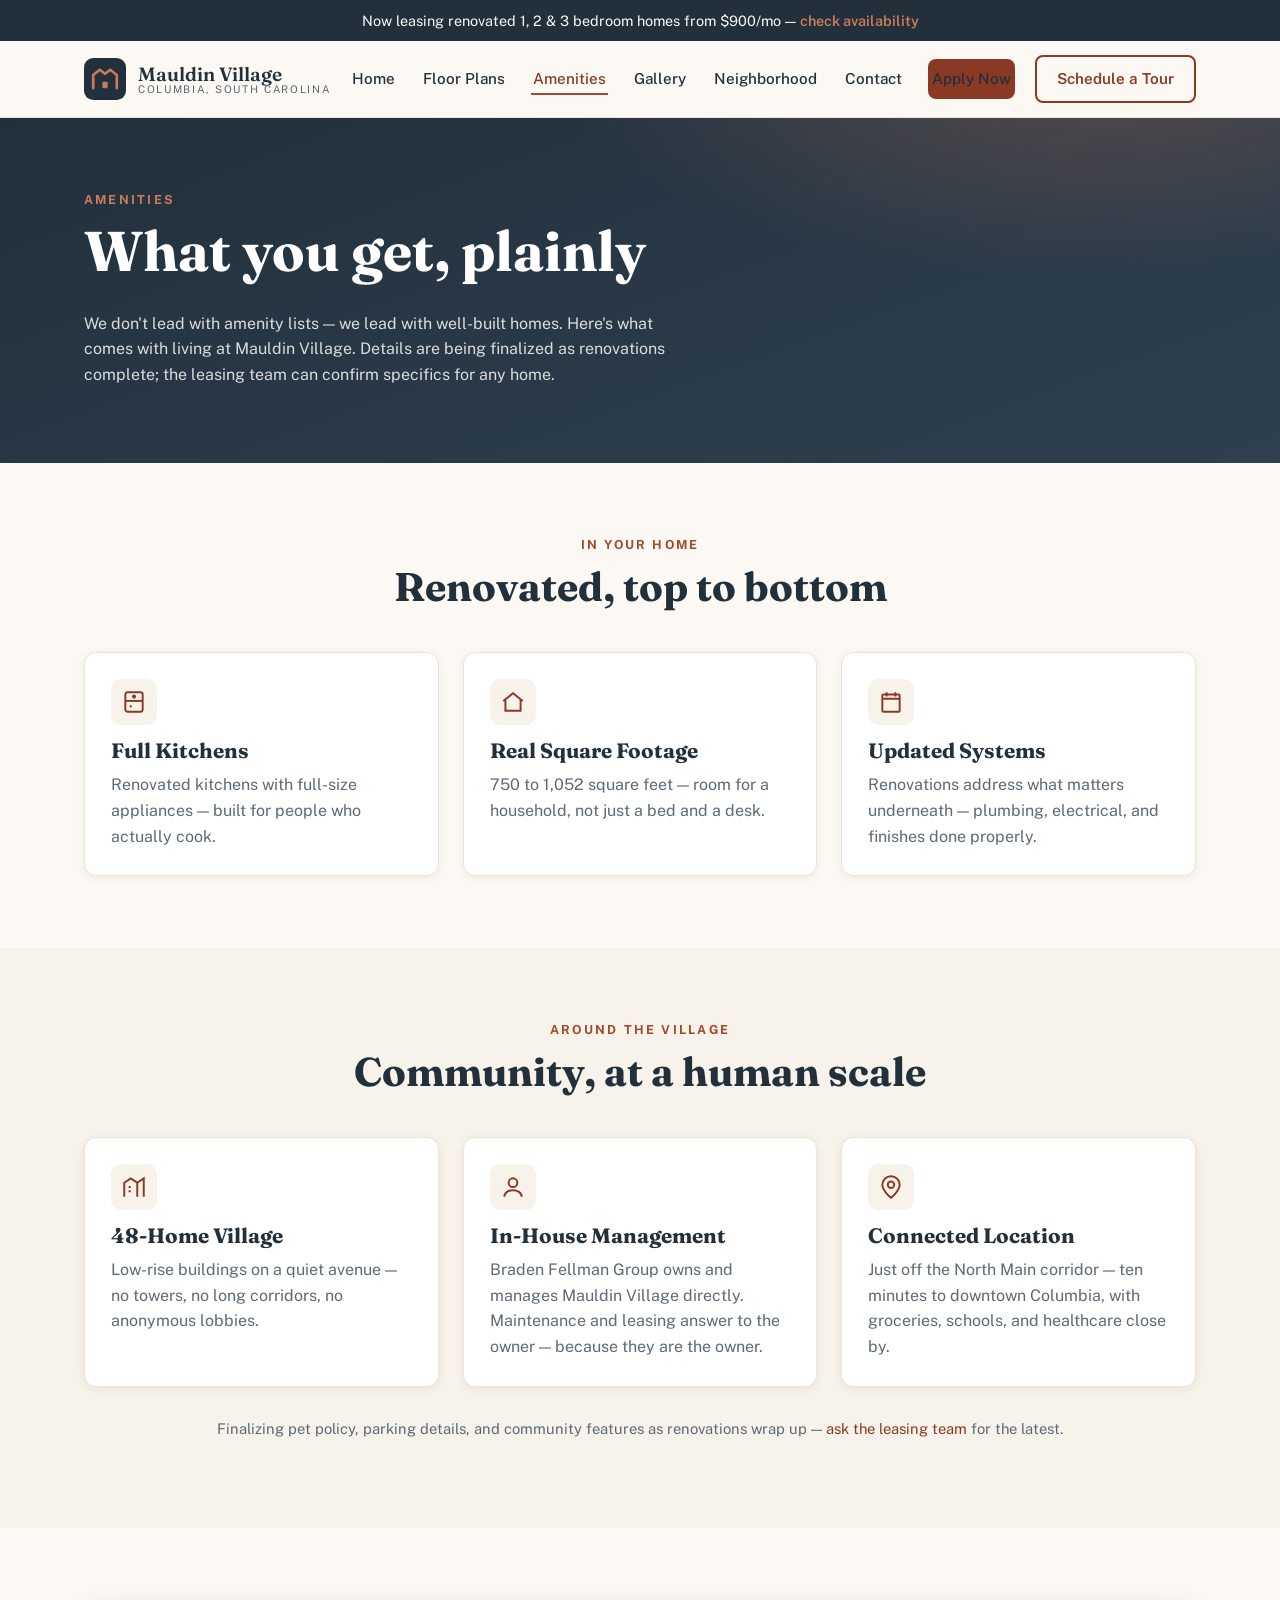
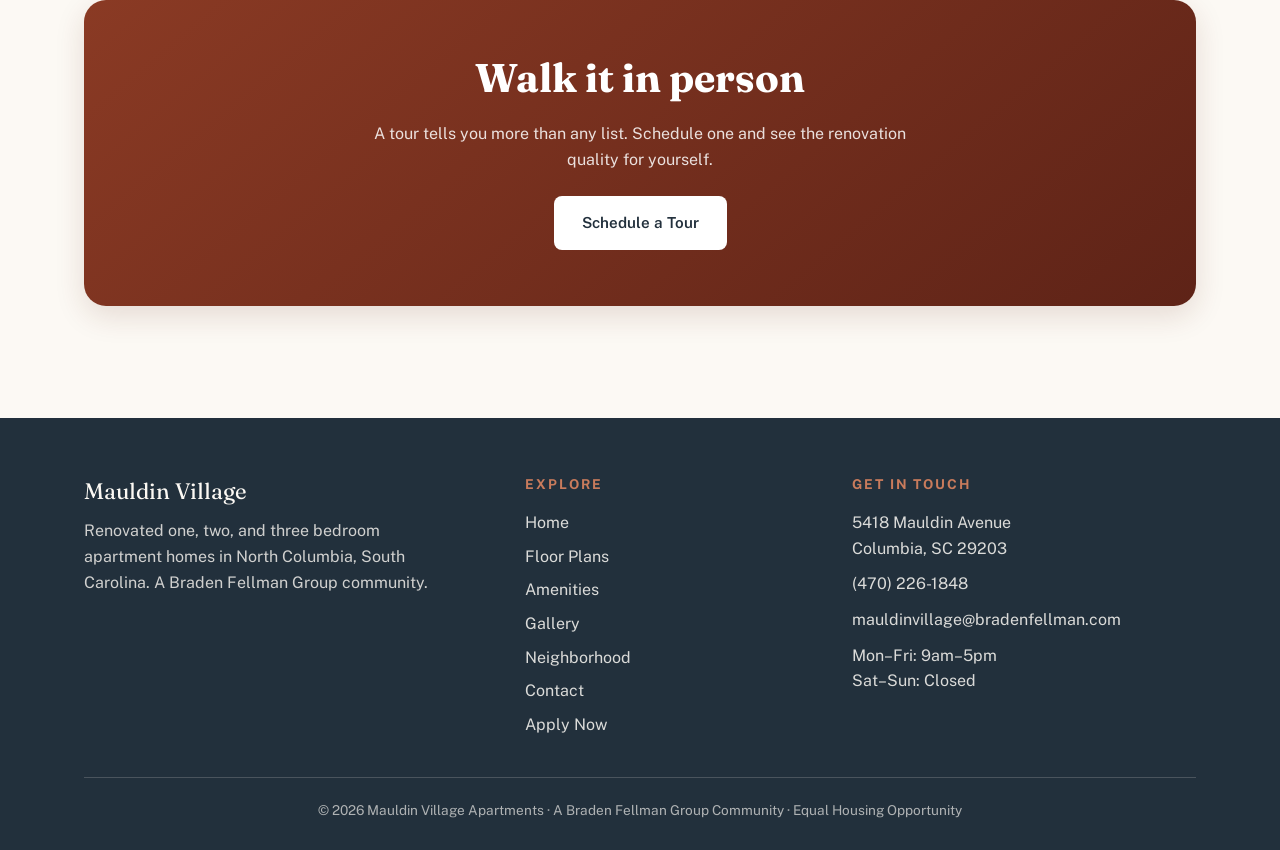
==== amenities.html @ 2523cd51 "Mauldin Village property website — initial launch 48-home community site: floor plans with live AppF" ====
<!DOCTYPE html>
<html lang="en">
<head>
  <meta charset="UTF-8" />
  <meta name="viewport" content="width=device-width, initial-scale=1.0" />
  <title>Amenities &amp; Home Features | Mauldin Village Apartments | Columbia, SC</title>
  <meta name="description" content="Mauldin Village amenities and home features: renovated interiors, full kitchens, and a walkable village layout in North Columbia, SC. Managed in-house by Braden Fellman Group." />
  <link rel="preconnect" href="https://fonts.googleapis.com" />
  <link rel="preconnect" href="https://fonts.gstatic.com" crossorigin />
  <link href="https://fonts.googleapis.com/css2?family=Fraunces:wght@500;600;700&family=Public+Sans:wght@400;500;600;700&display=swap" rel="stylesheet" />
  <link rel="stylesheet" href="css/styles.css" />

  <meta name="robots" content="index, follow, max-image-preview:large" />
  <meta name="theme-color" content="#22303c" />
  <link rel="canonical" href="https://www.mauldinvillage.com/amenities.html" />
  <link rel="icon" type="image/svg+xml" href="assets/favicon.svg" />

  <meta property="og:type" content="website" />
  <meta property="og:site_name" content="Mauldin Village Apartments" />
  <meta property="og:title" content="Amenities & Home Features | Mauldin Village Apartments" />
  <meta property="og:description" content="Renovated interiors and a walkable village layout in North Columbia, SC." />
  <meta property="og:url" content="https://www.mauldinvillage.com/amenities.html" />

  <script type="application/ld+json">
  {
    "@context": "https://schema.org",
    "@type": "BreadcrumbList",
    "itemListElement": [
      { "@type": "ListItem", "position": 1, "name": "Home", "item": "https://www.mauldinvillage.com/" },
      { "@type": "ListItem", "position": 2, "name": "Amenities", "item": "https://www.mauldinvillage.com/amenities.html" }
    ]
  }
  </script>
</head>
<body>

  <div class="announce">
    Now leasing renovated 1, 2 &amp; 3 bedroom homes from $900/mo — <a href="floor-plans.html#availability">check availability</a>
  </div>

  <header class="site-header">
    <nav class="nav" aria-label="Primary">
      <a class="brand" href="index.html">
        <svg class="brand__mark" viewBox="0 0 64 64" xmlns="http://www.w3.org/2000/svg" role="img" aria-label="Mauldin Village">
          <rect width="64" height="64" rx="14" fill="#22303c"/>
          <path d="M14 46 V26 L24 18 L32 24 L40 18 L50 26 V46" fill="none" stroke="#c97b5c" stroke-width="4" stroke-linejoin="round" stroke-linecap="round"/>
          <rect x="28" y="36" width="8" height="10" rx="1.5" fill="#c97b5c"/>
        </svg>
        <span class="brand__text">
          <span class="brand__name">Mauldin Village</span>
          <span class="brand__sub">Columbia, South Carolina</span>
        </span>
      </a>
      <ul class="nav__links">
        <li><a href="index.html">Home</a></li>
        <li><a href="floor-plans.html">Floor Plans</a></li>
        <li><a href="amenities.html" class="active">Amenities</a></li>
        <li><a href="gallery.html">Gallery</a></li>
        <li><a href="neighborhood.html">Neighborhood</a></li>
        <li><a href="contact.html">Contact</a></li>
        <li><a class="btn btn--primary nav__apply" href="https://bradenfellman.appfolio.com/listings?filters%5Bproperty_list%5D=Mauldin%20Village" target="_blank" rel="noopener">Apply Now</a></li>
      </ul>
      <div class="nav__cta">
        <a class="btn btn--ghost" href="contact.html">Schedule a Tour</a>
      </div>
      <button class="nav__toggle" aria-label="Toggle menu" aria-expanded="false">
        <span></span><span></span><span></span>
      </button>
    </nav>
  </header>

  <section class="page-hero">
    <div class="container">
      <p class="eyebrow">Amenities</p>
      <h1>What you get, plainly</h1>
      <p>We don't lead with amenity lists — we lead with well-built homes. Here's what comes with living at Mauldin Village. Details are being finalized as renovations complete; the leasing team can confirm specifics for any home.</p>
    </div>
  </section>

  <!-- ===== In every home ===== -->
  <section class="section">
    <div class="container">
      <div class="center">
        <p class="eyebrow">In Your Home</p>
        <h2>Renovated, top to bottom</h2>
      </div>
      <div class="grid grid--3" style="margin-top:42px;">
        <div class="card">
          <div class="card__icon"><svg viewBox="0 0 24 24" fill="none" stroke="currentColor" stroke-width="1.8"><rect x="4" y="3" width="16" height="18" rx="2"/><line x1="4" y1="11" x2="20" y2="11"/><circle cx="12" cy="7" r="1"/><line x1="9" y1="15" x2="9" y2="17"/></svg></div>
          <h3>Full Kitchens</h3>
          <p>Renovated kitchens with full-size appliances — built for people who actually cook.</p>
        </div>
        <div class="card">
          <div class="card__icon"><svg viewBox="0 0 24 24" fill="none" stroke="currentColor" stroke-width="1.8"><path d="M3 11 12 4l9 7M5 10v10h14V10"/></svg></div>
          <h3>Real Square Footage</h3>
          <p>750 to 1,052 square feet — room for a household, not just a bed and a desk.</p>
        </div>
        <div class="card">
          <div class="card__icon"><svg viewBox="0 0 24 24" fill="none" stroke="currentColor" stroke-width="1.8"><path d="M8 3v4M16 3v4M4 9h16M5 5h14a1 1 0 0 1 1 1v14a1 1 0 0 1-1 1H5a1 1 0 0 1-1-1V6a1 1 0 0 1 1-1z"/></svg></div>
          <h3>Updated Systems</h3>
          <p>Renovations address what matters underneath — plumbing, electrical, and finishes done properly.</p>
        </div>
      </div>
    </div>
  </section>

  <!-- ===== Community ===== -->
  <section class="section section--tint">
    <div class="container">
      <div class="center">
        <p class="eyebrow">Around the Village</p>
        <h2>Community, at a human scale</h2>
      </div>
      <div class="grid grid--3" style="margin-top:42px;">
        <div class="card">
          <div class="card__icon"><svg viewBox="0 0 24 24" fill="none" stroke="currentColor" stroke-width="1.8"><path d="M3 21V8l6-4 6 4M15 21V8l6-4v17"/><path d="M7 12h2M7 16h2"/></svg></div>
          <h3>48-Home Village</h3>
          <p>Low-rise buildings on a quiet avenue — no towers, no long corridors, no anonymous lobbies.</p>
        </div>
        <div class="card">
          <div class="card__icon"><svg viewBox="0 0 24 24" fill="none" stroke="currentColor" stroke-width="1.8"><circle cx="12" cy="8" r="4"/><path d="M4 21c0-4 4-6 8-6s8 2 8 6"/></svg></div>
          <h3>In-House Management</h3>
          <p>Braden Fellman Group owns and manages Mauldin Village directly. Maintenance and leasing answer to the owner — because they are the owner.</p>
        </div>
        <div class="card">
          <div class="card__icon"><svg viewBox="0 0 24 24" fill="none" stroke="currentColor" stroke-width="1.8"><circle cx="12" cy="10" r="3"/><path d="M12 2a8 8 0 0 1 8 8c0 5.4-8 12-8 12S4 15.4 4 10a8 8 0 0 1 8-8z"/></svg></div>
          <h3>Connected Location</h3>
          <p>Just off the North Main corridor — ten minutes to downtown Columbia, with groceries, schools, and healthcare close by.</p>
        </div>
      </div>
      <p class="center" style="margin-top:30px;color:var(--ink-soft);font-size:.92rem;">Finalizing pet policy, parking details, and community features as renovations wrap up — <a href="contact.html">ask the leasing team</a> for the latest.</p>
    </div>
  </section>

  <!-- ===== CTA ===== -->
  <section class="section">
    <div class="container">
      <div class="cta-band">
        <h2>Walk it in person</h2>
        <p>A tour tells you more than any list. Schedule one and see the renovation quality for yourself.</p>
        <a class="btn btn--light" href="contact.html">Schedule a Tour</a>
      </div>
    </div>
  </section>

  <footer class="site-footer">
    <div class="container">
      <div class="footer-grid">
        <div class="footer-brand">
          <span style="font-family:var(--font-head);font-size:1.4rem;display:block;margin-bottom:8px;">Mauldin Village</span>
          <p style="color:rgba(252,249,244,.8);max-width:36ch;">Renovated one, two, and three bedroom apartment homes in North Columbia, South Carolina. A Braden Fellman Group community.</p>
        </div>
        <div>
          <h4>Explore</h4>
          <ul class="footer-links">
            <li><a href="index.html">Home</a></li>
            <li><a href="floor-plans.html">Floor Plans</a></li>
            <li><a href="amenities.html">Amenities</a></li>
            <li><a href="gallery.html">Gallery</a></li>
            <li><a href="neighborhood.html">Neighborhood</a></li>
            <li><a href="contact.html">Contact</a></li>
            <li><a href="https://bradenfellman.appfolio.com/listings?filters%5Bproperty_list%5D=Mauldin%20Village" target="_blank" rel="noopener">Apply Now</a></li>
          </ul>
        </div>
        <div>
          <h4>Get in Touch</h4>
          <div class="footer-contact">
            <span>5418 Mauldin Avenue<br>Columbia, SC 29203</span>
            <a href="tel:14702261848">(470) 226-1848</a>
            <a href="mailto:mauldinvillage@bradenfellman.com">mauldinvillage@bradenfellman.com</a>
            <span>Mon–Fri: 9am–5pm<br>Sat–Sun: Closed</span>
          </div>
        </div>
      </div>
      <div class="footer-bottom">
        &copy; <span id="year">2026</span> Mauldin Village Apartments · A Braden Fellman Group Community · Equal Housing Opportunity
      </div>
    </div>
  </footer>

  <script src="js/main.js"></script>
</body>
</html>
---- css/styles.css ----
/* ============================================================
   Mauldin Village — Columbia, SC
   Shared stylesheet
   ============================================================ */

/* ---------- Design tokens ---------- */
:root {
  --brick-900: #5e2317;
  --brick-700: #8a3a24;
  --brick-500: #a34a2e;
  --brick-300: #c97b5c;
  --ink-900: #22303c;
  --ink-700: #3a4a58;
  --ink-soft: #5c6a76;
  --linen-100: #f7f2ea;
  --linen-200: #ede4d6;
  --paper: #fcf9f4;
  --leaf: #6f8f6a;
  --white: #ffffff;
  --shadow-sm: 0 2px 8px rgba(94, 35, 23, 0.08);
  --shadow-md: 0 10px 30px rgba(94, 35, 23, 0.14);
  --radius: 12px;
  --radius-lg: 22px;
  --maxw: 1160px;
  --font-head: "Fraunces", Georgia, "Times New Roman", serif;
  --font-body: "Public Sans", system-ui, -apple-system, "Segoe UI", Roboto, sans-serif;
}

/* ---------- Reset / base ---------- */
*, *::before, *::after { box-sizing: border-box; }
html { scroll-behavior: smooth; }
body {
  margin: 0;
  font-family: var(--font-body);
  color: var(--ink-900);
  background: var(--paper);
  line-height: 1.6;
  -webkit-font-smoothing: antialiased;
}
img, svg { max-width: 100%; display: block; }
a { color: var(--brick-700); text-decoration: none; }
a:hover { color: var(--brick-500); }
h1, h2, h3 { font-family: var(--font-head); color: var(--ink-900); line-height: 1.12; margin: 0 0 .5em; }
h1 { font-size: clamp(2.2rem, 5vw, 3.5rem); }
h2 { font-size: clamp(1.8rem, 3.5vw, 2.5rem); }
h3 { font-size: 1.3rem; }
p { margin: 0 0 1rem; }

.container { width: 100%; max-width: var(--maxw); margin: 0 auto; padding: 0 24px; }
.section { padding: 72px 0; }
.section--tint { background: var(--linen-100); }
.section--dark { background: var(--ink-900); }
.section--dark h2, .section--dark h3, .section--dark p { color: var(--paper); }
.eyebrow {
  text-transform: uppercase;
  letter-spacing: .18em;
  font-size: .78rem;
  font-weight: 700;
  color: var(--brick-500);
  margin: 0 0 .6rem;
}
.lead { font-size: 1.15rem; color: var(--ink-soft); max-width: 62ch; }
.center { text-align: center; }
.center .lead { margin-left: auto; margin-right: auto; }

/* ---------- Buttons ---------- */
.btn {
  display: inline-block;
  padding: 13px 26px;
  border-radius: 8px;
  font-weight: 600;
  font-size: .95rem;
  cursor: pointer;
  border: 2px solid transparent;
  transition: transform .15s ease, background .2s ease, color .2s ease;
}
.btn:hover { transform: translateY(-2px); }
.btn--primary { background: var(--brick-700); color: var(--white); }
.btn--primary:hover { background: var(--brick-900); color: var(--white); }
.btn--ink { background: var(--ink-900); color: var(--white); }
.btn--ink:hover { background: var(--ink-700); color: var(--white); }
.btn--ghost { background: transparent; border-color: var(--brick-700); color: var(--brick-700); }
.btn--ghost:hover { background: var(--brick-700); color: var(--white); }
.btn--light { background: var(--white); color: var(--ink-900); }
.btn--light:hover { background: var(--linen-100); color: var(--ink-900); }

/* ---------- Announcement bar ---------- */
.announce {
  background: var(--ink-900);
  color: var(--paper);
  text-align: center;
  font-size: .9rem;
  padding: 9px 18px;
}
.announce a { color: var(--brick-300); font-weight: 600; }
.announce a:hover { color: var(--white); }

/* ---------- Header / nav ---------- */
.site-header {
  position: sticky;
  top: 0;
  z-index: 50;
  background: rgba(252, 249, 244, 0.93);
  backdrop-filter: blur(8px);
  border-bottom: 1px solid var(--linen-200);
}
.nav {
  display: flex;
  align-items: center;
  justify-content: space-between;
  gap: 16px;
  padding: 14px 24px;
  max-width: var(--maxw);
  margin: 0 auto;
}
.brand { display: flex; align-items: center; gap: 12px; }
.brand__mark { width: 42px; height: 42px; flex: none; }
.brand__text { display: flex; flex-direction: column; line-height: 1.05; }
.brand__name { font-family: var(--font-head); font-weight: 600; color: var(--ink-900); font-size: 1.2rem; }
.brand__sub { font-size: .66rem; letter-spacing: .16em; text-transform: uppercase; color: var(--ink-soft); }

.nav__links {
  display: flex;
  align-items: center;
  gap: 24px;
  list-style: none;
  margin: 0;
  padding: 0;
}
.nav__links a {
  color: var(--ink-900);
  font-weight: 500;
  font-size: .95rem;
  padding: 6px 2px;
  border-bottom: 2px solid transparent;
}
.nav__links a:hover, .nav__links a.active { color: var(--brick-700); border-bottom-color: var(--brick-500); }

.nav__cta { display: flex; align-items: center; gap: 10px; }
.nav__cta .btn { padding: 10px 20px; }

.nav__toggle {
  display: none;
  flex-direction: column;
  gap: 5px;
  background: none;
  border: 0;
  padding: 8px;
  cursor: pointer;
}
.nav__toggle span { width: 24px; height: 2px; background: var(--ink-900); transition: transform .2s ease, opacity .2s ease; }

/* ---------- Hero ---------- */
.hero {
  position: relative;
  min-height: 560px;
  display: flex;
  align-items: center;
  overflow: hidden;
  background:
    radial-gradient(1200px 500px at 80% -10%, rgba(201, 123, 92, .35), transparent 60%),
    linear-gradient(160deg, var(--ink-900) 0%, #2e4050 55%, var(--brick-900) 130%);
}
.hero__bg { position: absolute; inset: 0; width: 100%; height: 100%; object-fit: cover; }
.hero__scrim {
  position: absolute; inset: 0;
  background: linear-gradient(100deg, rgba(34,48,60,.93) 0%, rgba(34,48,60,.78) 45%, rgba(94,35,23,.42) 100%);
}
.hero__art { position: absolute; inset: auto 0 0 0; width: 100%; height: auto; opacity: .9; pointer-events: none; }
.hero__inner { position: relative; width: 100%; max-width: var(--maxw); margin: 0 auto; padding: 90px 24px; }
.hero__content { max-width: 620px; }
.hero__content .eyebrow { color: var(--brick-300); }
.hero__content h1 { color: var(--white); }
.hero__content p { color: rgba(252, 249, 244, .88); font-size: 1.12rem; }
.hero__actions { display: flex; flex-wrap: wrap; gap: 14px; margin-top: 26px; }

/* ---------- Grids / cards ---------- */
.grid { display: grid; gap: 24px; }
.grid--3 { grid-template-columns: repeat(3, 1fr); }
.grid--4 { grid-template-columns: repeat(4, 1fr); }
.card {
  background: var(--white);
  border: 1px solid var(--linen-200);
  border-radius: var(--radius);
  padding: 26px;
  box-shadow: var(--shadow-sm);
}
.card h3 { margin-top: 2px; }
.card p { color: var(--ink-soft); margin-bottom: 0; }
.card__icon {
  width: 46px; height: 46px;
  border-radius: 10px;
  background: var(--linen-100);
  color: var(--brick-700);
  display: flex; align-items: center; justify-content: center;
  margin-bottom: 14px;
}
.card__icon svg { width: 26px; height: 26px; }

/* ---------- Split layout ---------- */
.split {
  display: grid;
  grid-template-columns: 1fr 1fr;
  gap: 48px;
  align-items: center;
}
.split > img, .split > svg, .split > .ph { border-radius: var(--radius-lg); box-shadow: var(--shadow-md); }

/* ---------- Stats ---------- */
.stats { display: flex; gap: 36px; flex-wrap: wrap; }
.stat__num { font-family: var(--font-head); font-size: 2rem; color: var(--brick-700); font-weight: 600; }
.stat__label { font-size: .85rem; text-transform: uppercase; letter-spacing: .1em; color: var(--ink-soft); }

/* ---------- Photo placeholders (until real photos arrive) ---------- */
.ph {
  position: relative;
  width: 100%;
  aspect-ratio: 4 / 3;
  border-radius: var(--radius);
  overflow: hidden;
  background:
    linear-gradient(150deg, var(--linen-200) 0%, var(--linen-100) 60%),
    var(--linen-100);
  display: flex;
  align-items: center;
  justify-content: center;
}
.ph--wide { aspect-ratio: 16 / 9; }
.ph__inner { text-align: center; color: var(--ink-soft); padding: 18px; }
.ph__inner svg { width: 42px; height: 42px; margin: 0 auto 10px; color: var(--brick-300); }
.ph__label { font-size: .8rem; text-transform: uppercase; letter-spacing: .12em; font-weight: 600; }

/* ---------- Floor plan cards ---------- */
.plan-card { display: flex; flex-direction: column; }
.plan-card .plan__art { border-radius: 10px; overflow: hidden; margin-bottom: 18px; background: var(--linen-100); }
.plan__meta { display: flex; flex-wrap: wrap; gap: 8px 22px; margin: 6px 0 12px; color: var(--ink-700); font-size: .95rem; }
.plan__meta strong { color: var(--ink-900); }
.plan__price { font-family: var(--font-head); font-size: 1.5rem; color: var(--brick-700); margin-bottom: 14px; }
.plan__actions { margin-top: auto; display: flex; gap: 10px; flex-wrap: wrap; }

/* ---------- Tables ---------- */
.table-wrap { overflow-x: auto; }
table.spec {
  width: 100%;
  border-collapse: collapse;
  background: var(--white);
  border-radius: var(--radius);
  overflow: hidden;
  box-shadow: var(--shadow-sm);
}
table.spec th, table.spec td { padding: 14px 18px; text-align: left; border-bottom: 1px solid var(--linen-200); }
table.spec th { background: var(--ink-900); color: var(--paper); font-weight: 600; font-size: .9rem; letter-spacing: .04em; }
table.spec tr:last-child td { border-bottom: 0; }

/* ---------- AppFolio embed ---------- */
.appfolio-embed {
  background: var(--white);
  border: 1px solid var(--linen-200);
  border-radius: var(--radius);
  box-shadow: var(--shadow-sm);
  padding: 10px;
  min-height: 400px;
}
.appfolio-embed iframe { border: 0; width: 100%; }

/* ---------- FAQ ---------- */
details.card summary { cursor: pointer; font-weight: 600; color: var(--ink-900); }
details.card[open] summary { color: var(--brick-700); }
details.card p { margin-top: 12px; }

/* ---------- CTA band ---------- */
.cta-band {
  background: linear-gradient(140deg, var(--brick-700), var(--brick-900));
  color: var(--white);
  border-radius: var(--radius-lg);
  padding: 56px 48px;
  text-align: center;
  box-shadow: var(--shadow-md);
}
.cta-band h2 { color: var(--white); }
.cta-band p { color: rgba(255, 255, 255, .85); max-width: 56ch; margin: 0 auto 24px; }

/* ---------- Forms ---------- */
.form-grid { display: grid; grid-template-columns: 1fr 1fr; gap: 18px; }
.field { display: flex; flex-direction: column; gap: 6px; }
.field--full { grid-column: 1 / -1; }
.field label { font-weight: 600; font-size: .9rem; }
.field input, .field select, .field textarea {
  font: inherit;
  padding: 12px 14px;
  border: 1.5px solid var(--linen-200);
  border-radius: 8px;
  background: var(--white);
  color: var(--ink-900);
}
.field input:focus, .field select:focus, .field textarea:focus {
  outline: none;
  border-color: var(--brick-500);
  box-shadow: 0 0 0 3px rgba(163, 74, 46, .15);
}
.field .error { display: none; color: #b3261e; font-size: .82rem; }
.field.invalid input, .field.invalid textarea { border-color: #b3261e; }
.field.invalid .error { display: block; }
.form-success {
  display: none;
  background: #eef5ee;
  border: 1px solid var(--leaf);
  color: #2e4a2b;
  padding: 16px 20px;
  border-radius: var(--radius);
  margin-top: 18px;
}
.form-success.show { display: block; }

/* ---------- Gallery ---------- */
.gallery-grid { display: grid; grid-template-columns: repeat(3, 1fr); gap: 20px; }
.gallery-item { cursor: pointer; border-radius: var(--radius); overflow: hidden; box-shadow: var(--shadow-sm); transition: transform .15s ease; }
.gallery-item:hover { transform: translateY(-3px); }
.gallery-item figcaption { padding: 10px 14px; background: var(--white); font-size: .88rem; color: var(--ink-soft); }

/* ---------- Lightbox ---------- */
.lightbox {
  position: fixed; inset: 0; z-index: 100;
  display: none;
  align-items: center; justify-content: center;
  background: rgba(34, 48, 60, .88);
  padding: 32px;
}
.lightbox.open { display: flex; }
.lightbox__box { max-width: 900px; width: 100%; }
.lightbox__content img, .lightbox__content svg { width: 100%; border-radius: var(--radius); }
.lightbox__caption { color: var(--paper); text-align: center; margin-top: 12px; }
.lightbox__close {
  position: absolute; top: 20px; right: 26px;
  background: none; border: 0; color: var(--paper);
  font-size: 2rem; cursor: pointer; line-height: 1;
}

/* ---------- Map embed ---------- */
.map-embed { border-radius: var(--radius-lg); overflow: hidden; box-shadow: var(--shadow-md); }
.map-embed iframe { display: block; width: 100%; height: 420px; border: 0; }

/* ---------- Footer ---------- */
.site-footer { background: var(--ink-900); color: var(--paper); padding: 56px 0 28px; margin-top: 40px; }
.footer-grid { display: grid; grid-template-columns: 1.4fr 1fr 1.2fr; gap: 40px; }
.site-footer h4 { margin: 0 0 14px; font-size: .85rem; text-transform: uppercase; letter-spacing: .14em; color: var(--brick-300); }
.footer-links { list-style: none; margin: 0; padding: 0; display: grid; gap: 8px; }
.footer-links a { color: rgba(252, 249, 244, .85); }
.footer-links a:hover { color: var(--white); }
.footer-contact { display: grid; gap: 10px; }
.footer-contact a, .footer-contact span { color: rgba(252, 249, 244, .85); }
.footer-contact a:hover { color: var(--white); }
.footer-bottom {
  margin-top: 40px;
  padding-top: 22px;
  border-top: 1px solid rgba(252, 249, 244, .18);
  font-size: .85rem;
  color: rgba(252, 249, 244, .65);
  text-align: center;
}

/* ---------- Page hero (interior pages) ---------- */
.page-hero {
  background:
    radial-gradient(900px 380px at 85% -20%, rgba(201, 123, 92, .3), transparent 60%),
    linear-gradient(160deg, var(--ink-900), #2e4050);
  padding: 72px 0 60px;
}
.page-hero h1 { color: var(--white); }
.page-hero p { color: rgba(252, 249, 244, .85); max-width: 62ch; }
.page-hero .eyebrow { color: var(--brick-300); }

/* ---------- Responsive ---------- */
@media (max-width: 980px) {
  .grid--4 { grid-template-columns: repeat(2, 1fr); }
  .grid--3 { grid-template-columns: repeat(2, 1fr); }
  .split { grid-template-columns: 1fr; gap: 30px; }
  .footer-grid { grid-template-columns: 1fr 1fr; }
  .gallery-grid { grid-template-columns: repeat(2, 1fr); }
}
@media (max-width: 720px) {
  .nav__links, .nav__cta { display: none; }
  .nav__toggle { display: flex; }
  .nav.open .nav__links {
    display: flex;
    position: absolute;
    top: 100%; left: 0; right: 0;
    flex-direction: column;
    align-items: stretch;
    gap: 0;
    background: var(--paper);
    border-bottom: 1px solid var(--linen-200);
    padding: 10px 24px 16px;
  }
  .nav.open .nav__links a { display: block; padding: 12px 0; border-bottom: 0; }
  .nav.open .nav__links .nav__apply { margin-top: 6px; }
  .grid--4, .grid--3, .gallery-grid, .form-grid { grid-template-columns: 1fr; }
  .footer-grid { grid-template-columns: 1fr; }
  .section { padding: 52px 0; }
  .cta-band { padding: 40px 26px; }
}
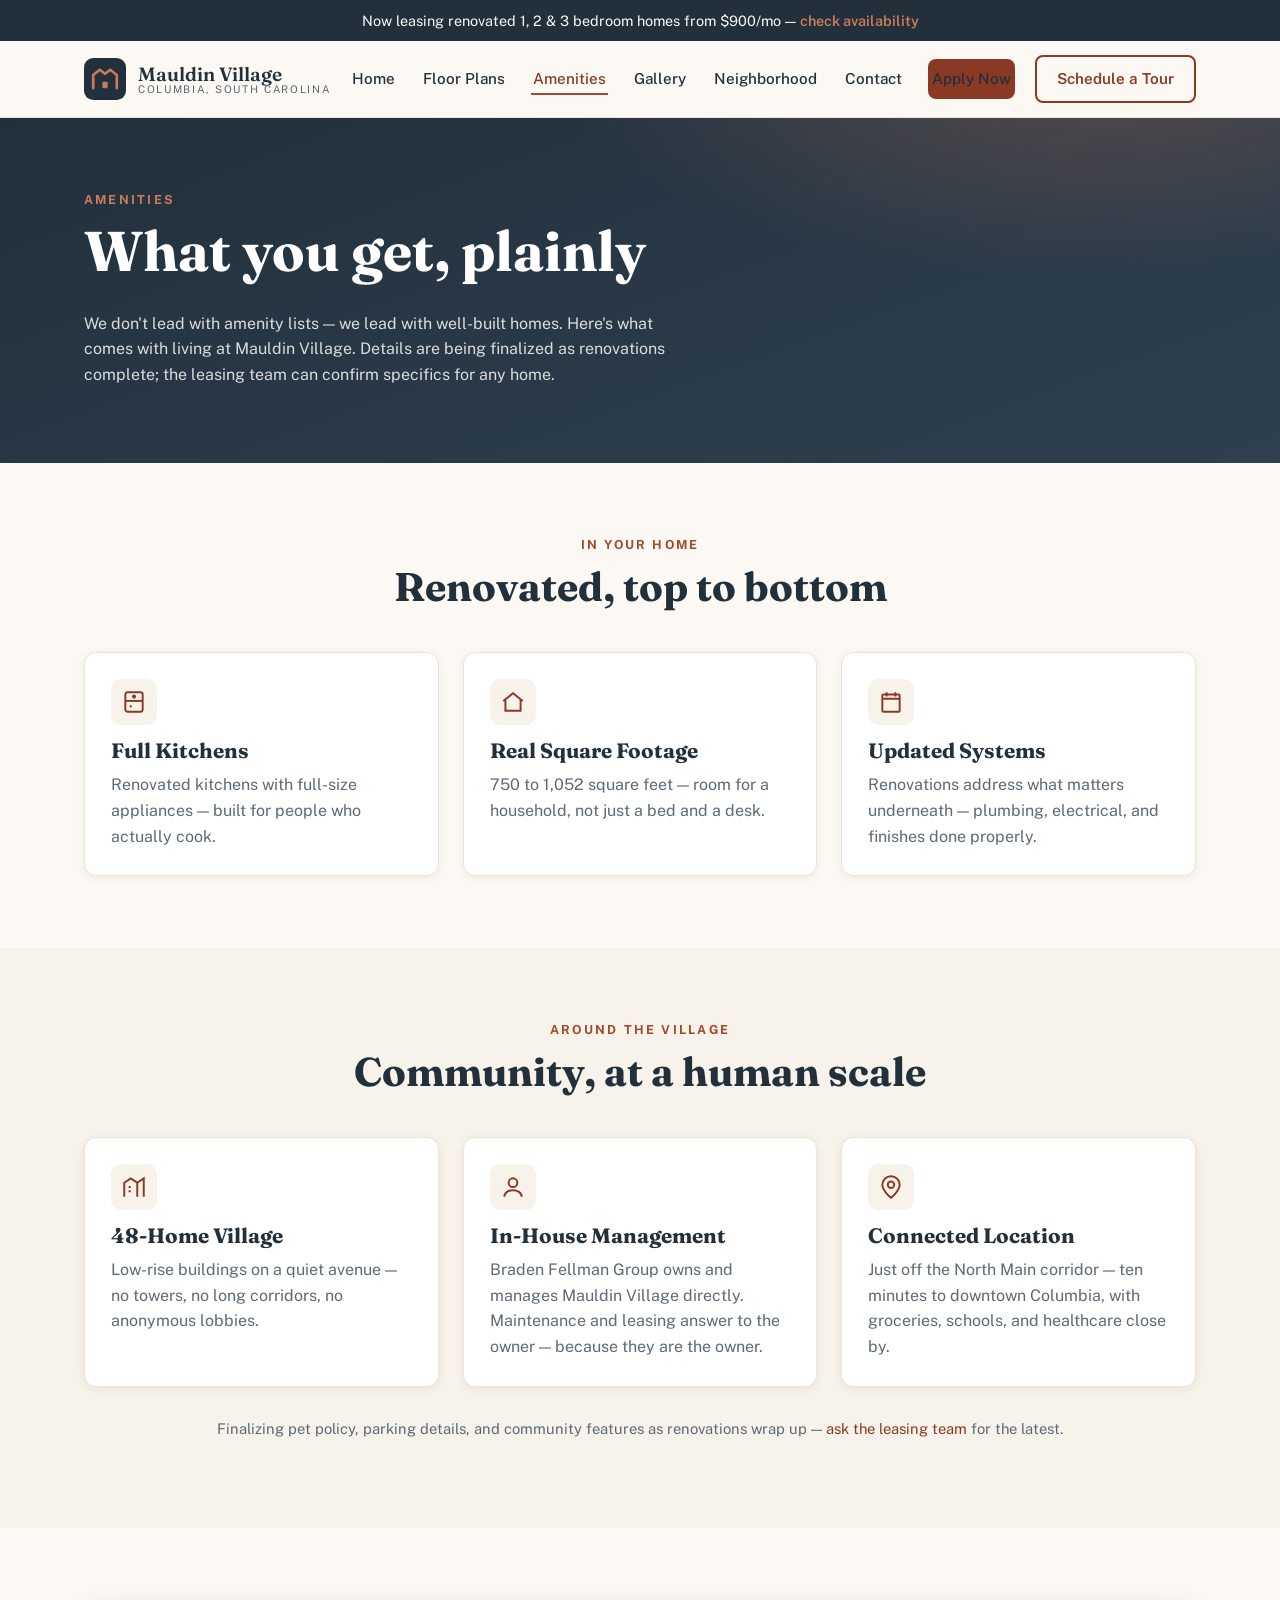
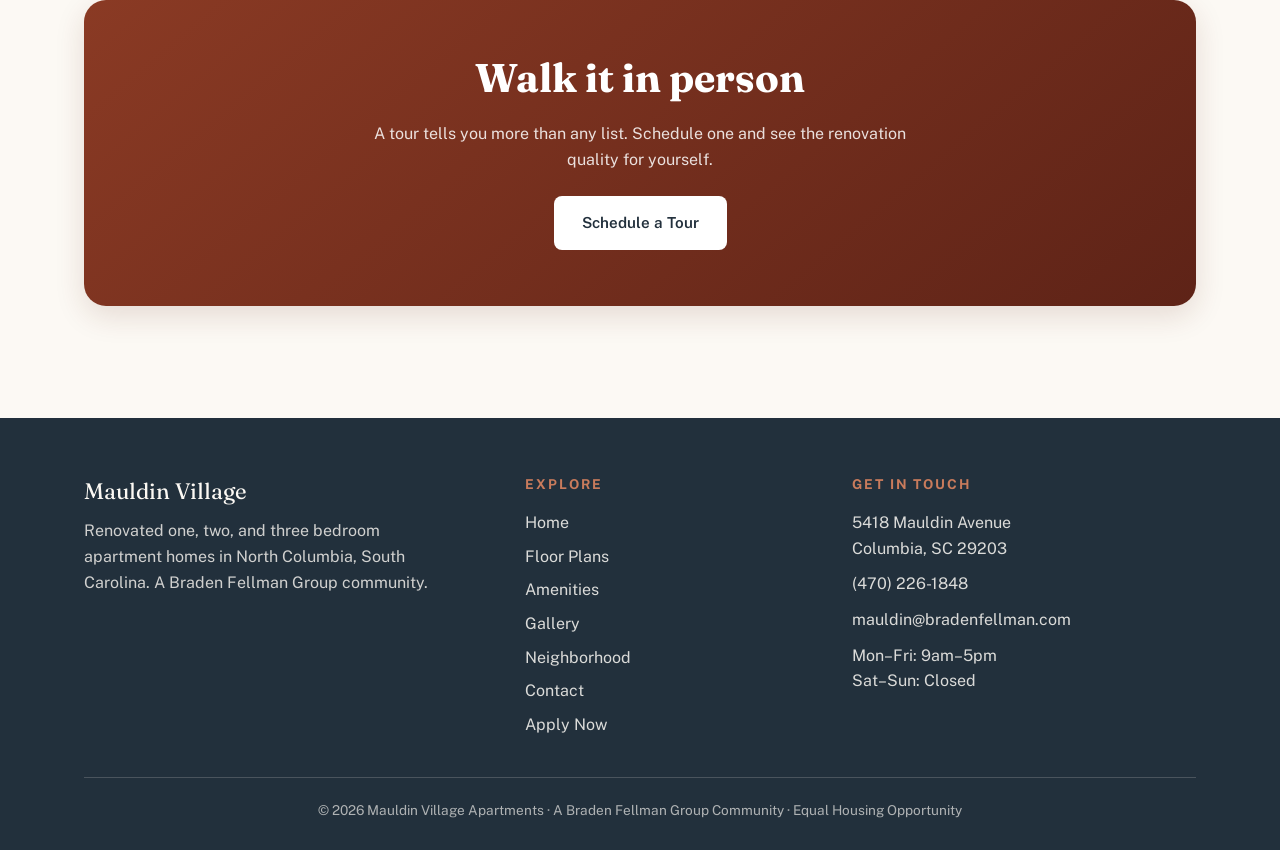
==== commit 548e520c: "Update contact email to mauldin@bradenfellman.com Co-Authored-By: Claude Fable 5 <noreply@anthropic." ====
--- a/amenities.html
+++ b/amenities.html
@@ -12,22 +12,22 @@
 
   <meta name="robots" content="index, follow, max-image-preview:large" />
   <meta name="theme-color" content="#22303c" />
-  <link rel="canonical" href="https://www.mauldinvillage.com/amenities.html" />
+  <link rel="canonical" href="https://mauldinvillage.com/amenities.html" />
   <link rel="icon" type="image/svg+xml" href="assets/favicon.svg" />
 
   <meta property="og:type" content="website" />
   <meta property="og:site_name" content="Mauldin Village Apartments" />
   <meta property="og:title" content="Amenities & Home Features | Mauldin Village Apartments" />
   <meta property="og:description" content="Renovated interiors and a walkable village layout in North Columbia, SC." />
-  <meta property="og:url" content="https://www.mauldinvillage.com/amenities.html" />
+  <meta property="og:url" content="https://mauldinvillage.com/amenities.html" />
 
   <script type="application/ld+json">
   {
     "@context": "https://schema.org",
     "@type": "BreadcrumbList",
     "itemListElement": [
-      { "@type": "ListItem", "position": 1, "name": "Home", "item": "https://www.mauldinvillage.com/" },
-      { "@type": "ListItem", "position": 2, "name": "Amenities", "item": "https://www.mauldinvillage.com/amenities.html" }
+      { "@type": "ListItem", "position": 1, "name": "Home", "item": "https://mauldinvillage.com/" },
+      { "@type": "ListItem", "position": 2, "name": "Amenities", "item": "https://mauldinvillage.com/amenities.html" }
     ]
   }
   </script>
@@ -167,7 +167,7 @@
           <div class="footer-contact">
             <span>5418 Mauldin Avenue<br>Columbia, SC 29203</span>
             <a href="tel:14702261848">(470) 226-1848</a>
-            <a href="mailto:mauldinvillage@bradenfellman.com">mauldinvillage@bradenfellman.com</a>
+            <a href="mailto:mauldin@bradenfellman.com">mauldin@bradenfellman.com</a>
             <span>Mon–Fri: 9am–5pm<br>Sat–Sun: Closed</span>
           </div>
         </div>
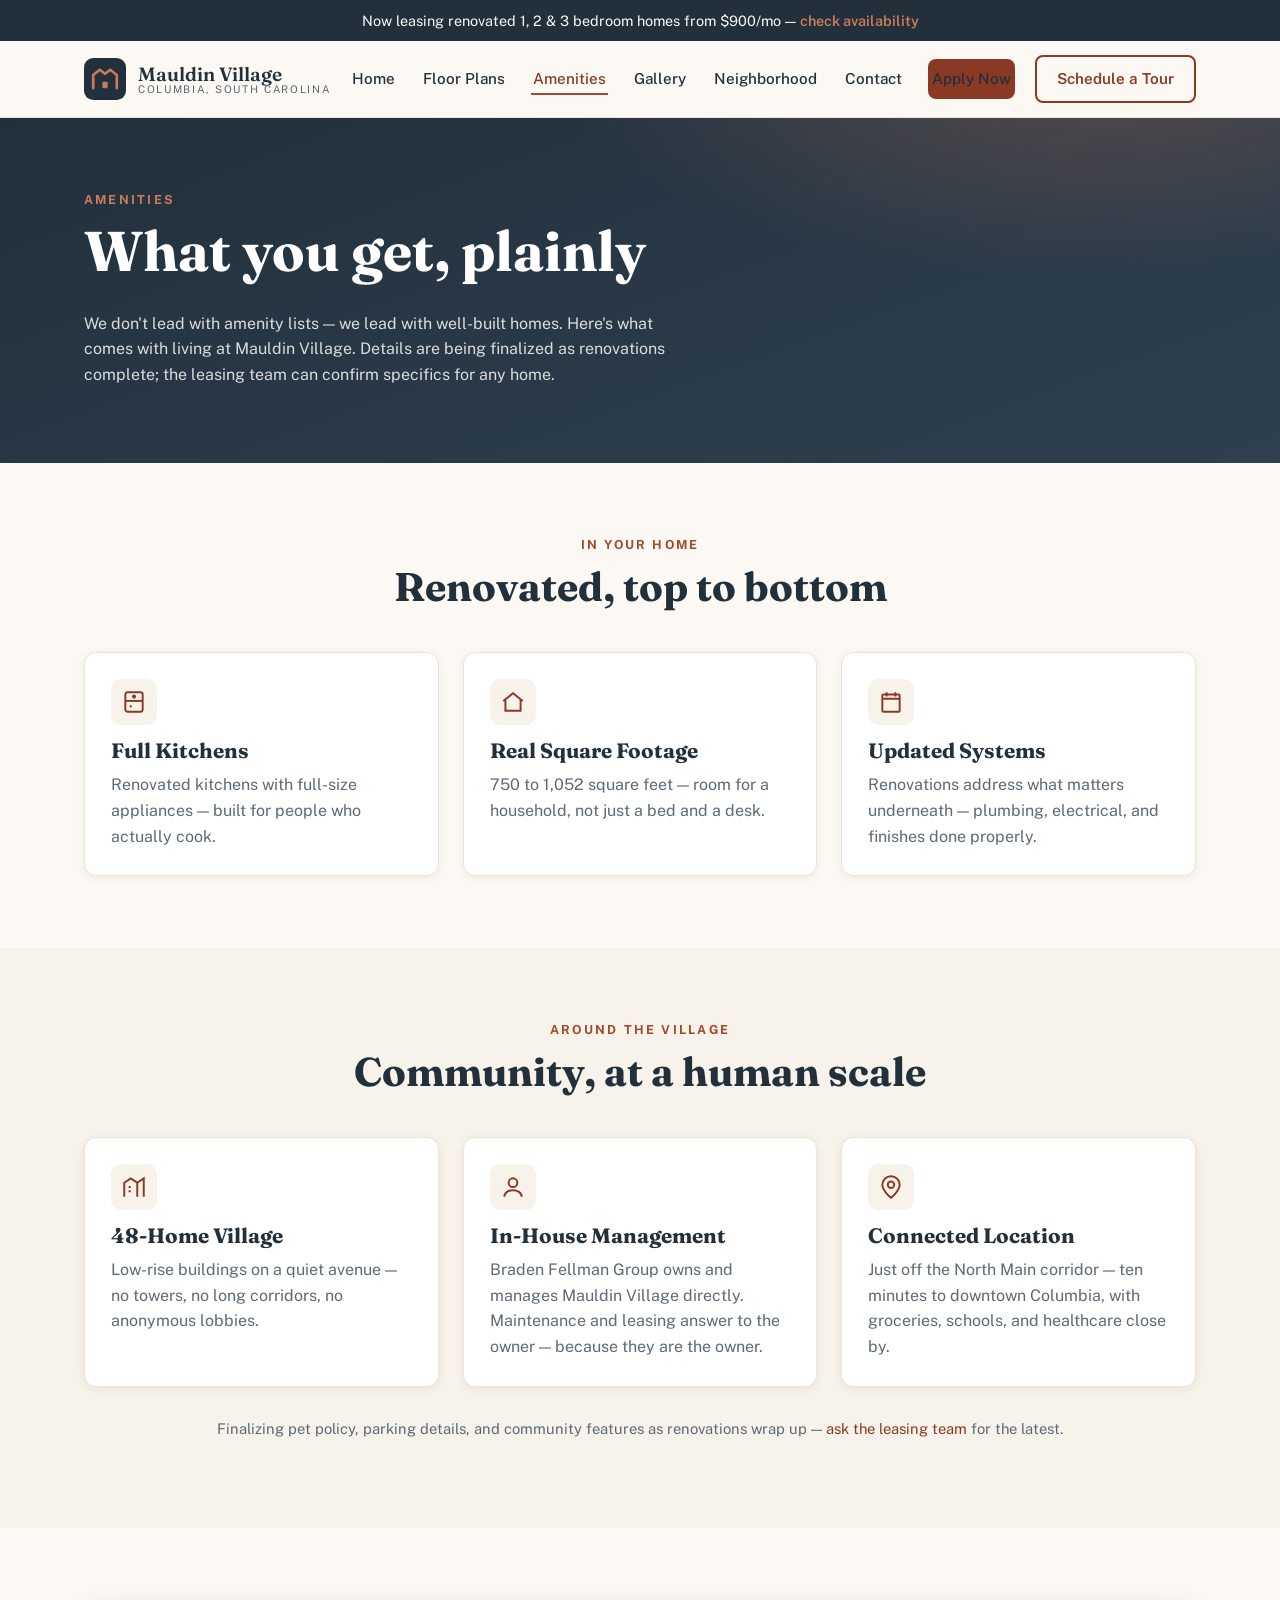
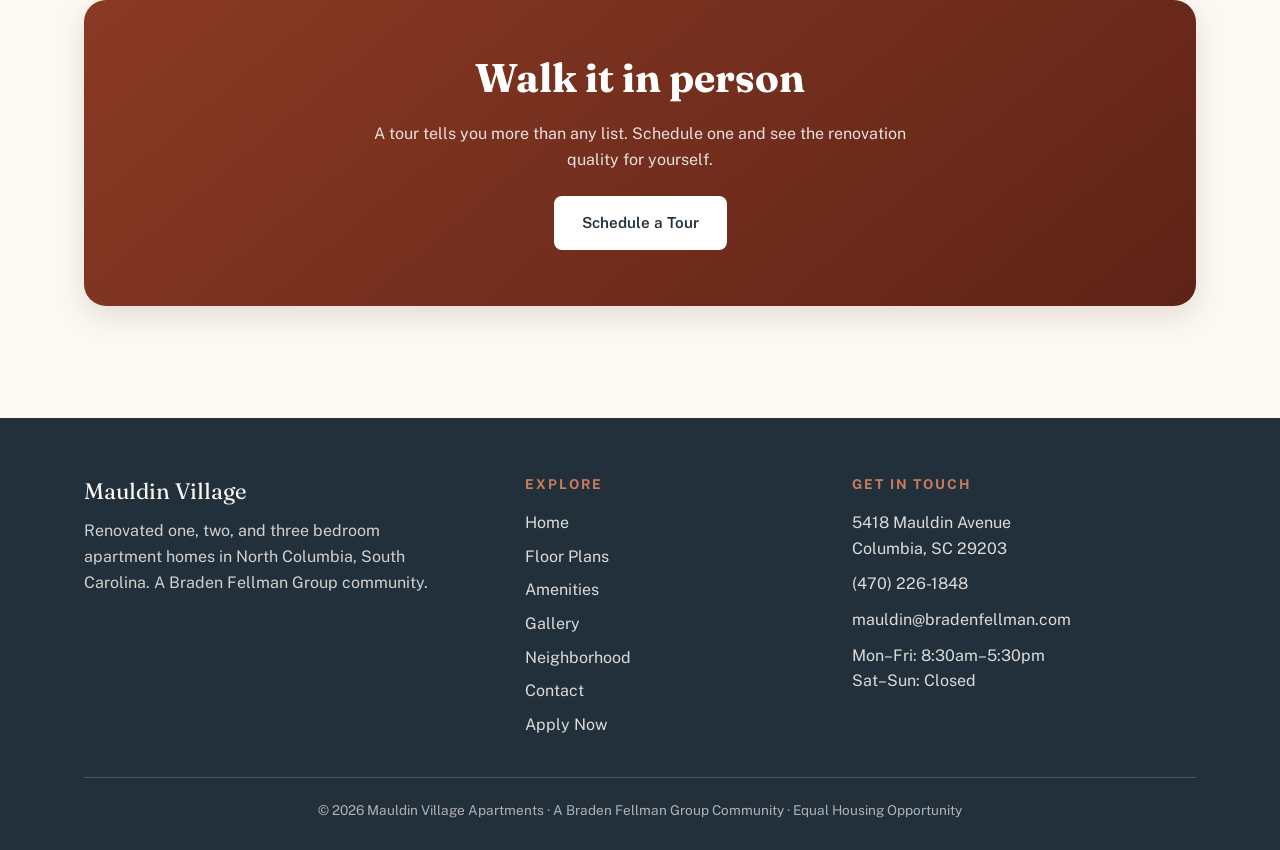
==== commit c2835d38: "Update office hours to Mon–Fri 8:30am–5:30pm Co-Authored-By: Claude Fable 5 <noreply@anthropic.com>" ====
--- a/amenities.html
+++ b/amenities.html
@@ -168,7 +168,7 @@
             <span>5418 Mauldin Avenue<br>Columbia, SC 29203</span>
             <a href="tel:14702261848">(470) 226-1848</a>
             <a href="mailto:mauldin@bradenfellman.com">mauldin@bradenfellman.com</a>
-            <span>Mon–Fri: 9am–5pm<br>Sat–Sun: Closed</span>
+            <span>Mon–Fri: 8:30am–5:30pm<br>Sat–Sun: Closed</span>
           </div>
         </div>
       </div>
